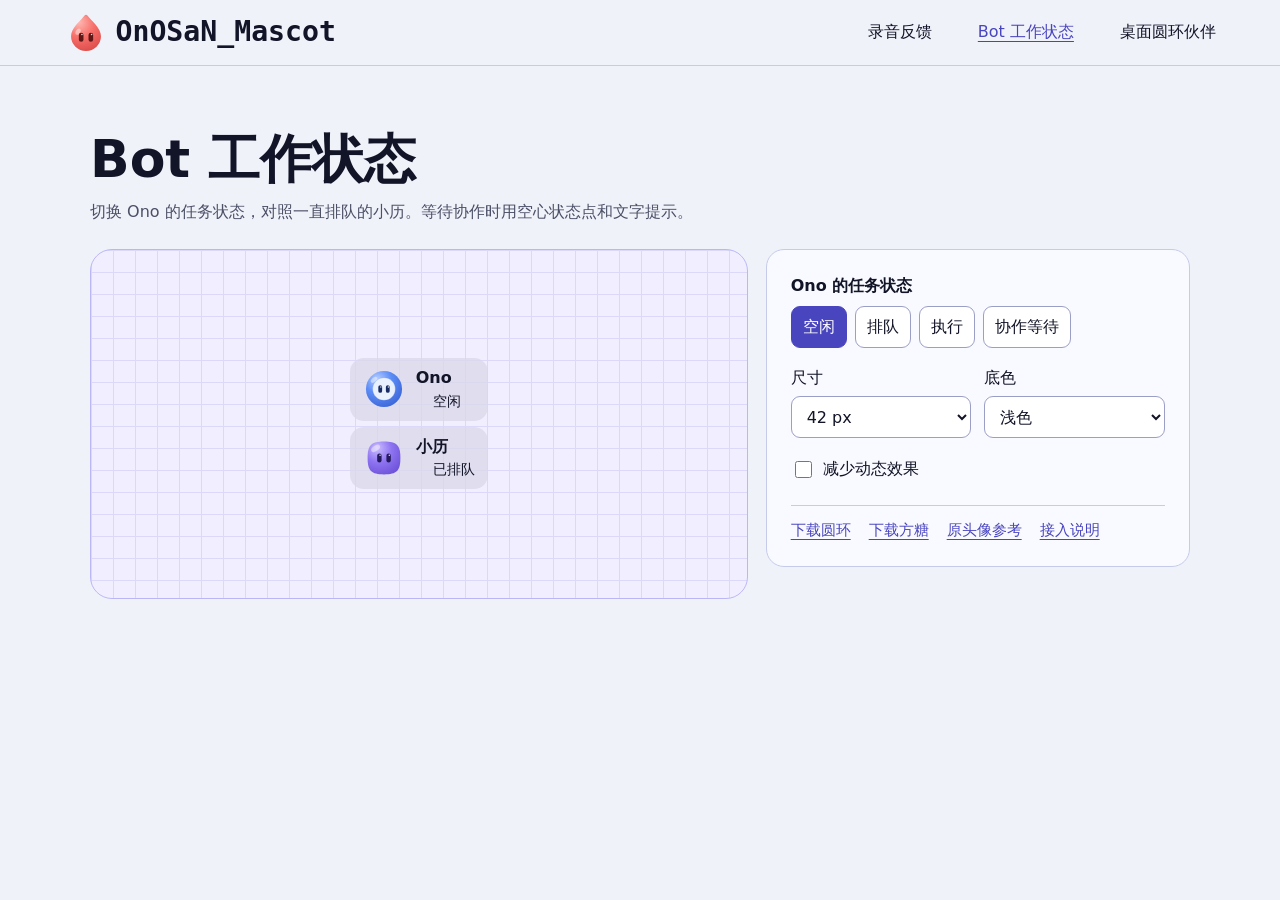
==== skills/onosan-mascot/assets/bot-activity/preview.html @ 1f5b3f3f "Add OnOSaN_Mascot skill and interactive cases" ====
<!doctype html>
<html lang="zh-CN">
  <head>
    <meta charset="utf-8">
    <meta name="viewport" content="width=device-width, initial-scale=1">
    <title>Bot 工作状态 · OnOSaN_Mascot</title>
    <link rel="stylesheet" href="../preview.css">
    <link rel="stylesheet" href="motion.css">
    <script src="../preview.js" defer></script>
  </head>
  <body>
    <header class="topbar">
      <div class="page-width topbar-inner">
        <span class="wordmark"><img src="../voice-status/mascot.svg" alt="">OnOSaN_Mascot</span>
        <nav aria-label="案例">
          <a href="../voice-status/preview.html">录音反馈</a>
          <a href="preview.html" aria-current="page">Bot 工作状态</a>
          <a href="../island-companion/preview.html">桌面圆环伙伴</a>
        </nav>
      </div>
    </header>

    <main class="page-width preview-main" data-preview>
      <div class="preview-heading">
        <h1>Bot 工作状态</h1>
        <p>切换 Ono 的任务状态，对照一直排队的小历。等待协作时用空心状态点和文字提示。</p>
      </div>
      <div class="preview-layout">
        <div class="specimen preview-stage" data-stage style="--mascot-size: 42px">
          <div class="bot-rail" aria-label="Bot 侧栏示例">
            <div class="bot-activity" data-avatar-state data-state="idle">
              <img class="mascot-shape" src="mascot.svg" alt="">
              <div>
                <strong>Ono</strong>
                <p class="state-label"><span class="state-dot" aria-hidden="true"></span><span role="status" data-status>空闲</span></p>
              </div>
            </div>
            <div class="bot-activity" data-state="queued">
              <img class="mascot-shape" src="square.svg" alt="">
              <div>
                <strong>小历</strong>
                <p class="state-label"><span class="state-dot" aria-hidden="true"></span>已排队</p>
              </div>
            </div>
          </div>
        </div>

        <div class="preview-options">
          <fieldset>
            <legend>Ono 的任务状态</legend>
            <div class="state-buttons">
              <button type="button" data-next-state="idle" data-status="空闲" aria-pressed="true">空闲</button>
              <button type="button" data-next-state="queued" data-status="已排队" aria-pressed="false">排队</button>
              <button type="button" data-next-state="working" data-status="正在执行" aria-pressed="false">执行</button>
              <button type="button" data-next-state="waiting" data-status="等待协作结果" aria-pressed="false">协作等待</button>
            </div>
          </fieldset>
          <div class="settings">
            <label>尺寸 <select data-size><option value="24">24 px</option><option value="42" selected>42 px</option><option value="96">96 px</option></select></label>
            <label>底色 <select data-theme-option><option value="light">浅色</option><option value="dark">深色</option></select></label>
            <label class="motion-check"><input type="checkbox" data-reduce-motion> 减少动态效果</label>
          </div>
          <div class="reference-links">
            <a href="mascot.svg" download>下载圆环</a>
            <a href="square.svg" download>下载方糖</a>
            <a href="reference.png">原头像参考</a>
            <a href="README.md">接入说明</a>
          </div>
        </div>
      </div>
    </main>
  </body>
</html>
---- skills/onosan-mascot/assets/preview.css ----
:root {
  color-scheme: light;
  --canvas: #f0f2fa;
  --surface: #f9faff;
  --ink: #121427;
  --muted: #4c5066;
  --accent: #4945bf;
  --line: #c6cbea;
  --page-edge: clamp(18px, 3.8vw, 60px);
  font: 400 16px/1.55 "Microsoft YaHei UI", "PingFang SC", system-ui, sans-serif;
  background: var(--canvas);
  color: var(--ink);
}

*, *::before, *::after { box-sizing: border-box; }
body { margin: 0; }
h1, h2, p { margin: 0; }
a { color: var(--accent); text-underline-offset: .25em; }
button, select, input { font: inherit; }
button, summary, select { cursor: pointer; }
img { display: block; max-inline-size: 100%; block-size: auto; }
[hidden] { display: none !important; }
:focus-visible { outline: 3px solid var(--accent); outline-offset: 4px; }

.page-width { width: min(1440px, calc(100% - 2 * var(--page-edge))); margin-inline: auto; }
.topbar { border-bottom: 1px solid var(--line); }
.topbar-inner {
  display: flex;
  align-items: center;
  justify-content: space-between;
  gap: 8px 24px;
  flex-wrap: wrap;
  min-height: 65px;
  padding: 8px clamp(0px, 1.2vw, 18px);
}
.wordmark {
  display: inline-flex;
  align-items: center;
  gap: 8px;
  color: var(--ink);
  font: 750 clamp(17px, 2.2vw, 30px)/1.1 "Cascadia Mono", Consolas, monospace;
  text-decoration: none;
}
.wordmark img { width: clamp(28px, 3.4vw, 49px); }
.topbar nav { display: flex; flex-wrap: wrap; align-items: center; gap: 4px clamp(14px, 3.6vw, 56px); }
.topbar nav a { color: var(--ink); padding-block: 6px; text-decoration: none; }
.topbar nav a:hover, .topbar nav a[aria-current="page"] { color: var(--accent); text-decoration: underline; }

.specimen {
  --grid: #dbd8fa;
  --stage-paper: #f1efff;
  --stage-ink: var(--ink);
  background-color: var(--stage-paper);
  background-image: linear-gradient(var(--grid) 1px, transparent 1px), linear-gradient(90deg, var(--grid) 1px, transparent 1px);
  background-size: 22px 22px;
  color: var(--stage-ink);
  border: 1px solid #bbb7f7;
  border-radius: 22px;
}
.specimen[data-theme="dark"] {
  --grid: #343753;
  --stage-paper: #26283f;
  --stage-ink: #f6f6fe;
  border-color: #4c527b;
}
.preview-main { max-width: 1100px; padding-block: clamp(30px, 5vw, 68px); }
.preview-heading { margin-bottom: 24px; }
.preview-heading h1 { font-size: clamp(29px, 4.4vw, 52px); line-height: 1.15; margin-bottom: 10px; }
.preview-heading p { max-width: 42em; color: var(--muted); }
.preview-layout { display: grid; grid-template-columns: minmax(0, 1.55fr) minmax(250px, 1fr); gap: 18px; align-items: start; }
.preview-stage {
  --mascot-size: 96px;
  min-height: 350px;
  padding: 28px 18px;
  display: grid;
  place-content: center;
  justify-items: center;
  gap: 12px;
}
.mascot-shape { display: block; width: var(--mascot-size); flex: none; }
.state-label { display: flex; align-items: center; justify-content: center; flex-wrap: wrap; gap: 7px; font-weight: 700; }
.state-dot { width: .72em; height: .72em; flex: none; border-radius: 50%; background: currentColor; }
.voice-status .state-dot { color: #e74f57; }
.voice-status:not([data-state="recording"]) .state-dot { background: transparent; border: 2px solid currentColor; }
.timer { font: 600 .9em/1.1 "Cascadia Mono", Consolas, monospace; margin-inline-start: .22em; }

.preview-options {
  border: 1px solid var(--line);
  border-radius: 18px;
  background: var(--surface);
  padding: clamp(16px, 2.7vw, 24px);
  display: grid;
  gap: 18px;
}
.preview-options fieldset { margin: 0; padding: 0; border: 0; min-inline-size: 0; }
.preview-options legend { font-weight: 750; margin-bottom: 8px; padding: 0; }
.state-buttons { display: flex; flex-wrap: wrap; gap: 8px; }
.preview-options button, .preview-options select {
  border: 1px solid #9b9fc5;
  border-radius: 9px;
  min-height: 42px;
  padding: 6px 11px;
  color: var(--ink);
  background: #fff;
}
.preview-options button:hover { border-color: var(--accent); }
.preview-options button[aria-pressed="true"] { color: #fff; background: var(--accent); border-color: var(--accent); }
.settings { display: grid; grid-template-columns: repeat(2, minmax(0, 1fr)); gap: 13px; }
.settings label { display: grid; gap: 5px; }
.settings .motion-check { grid-column: 1 / -1; display: flex; align-items: center; min-height: 36px; gap: 8px; cursor: pointer; }
.motion-check input { accent-color: var(--accent); width: 17px; height: 17px; }
.reference-links { display: flex; flex-wrap: wrap; gap: 5px 18px; border-top: 1px solid var(--line); padding-top: 13px; font-size: .92rem; }
.preview-stage[data-motion="reduced"] :is(.mascot-shape, .mascot-eyes) { animation: none !important; }

.bot-rail { display: grid; gap: 6px; width: min(100%, 305px); }
.bot-rail .bot-activity {
  display: flex;
  align-items: center;
  gap: 11px;
  padding: 8px 13px;
  border-radius: 14px;
  background: color-mix(in srgb, var(--stage-paper) 70%, var(--stage-ink) 8%);
}
.bot-rail .state-label { justify-content: flex-start; font-size: .88rem; font-weight: 500; }
.bot-activity[data-state="idle"] .state-dot,
.bot-activity[data-state="queued"] .state-dot { visibility: hidden; }
.bot-activity[data-state="waiting"] .state-dot { background: transparent; border: 2px solid currentColor; }
.bot-rail p { min-width: 0; }

.assistant-entry { display: grid; justify-items: center; }
.assistant-entry summary {
  position: relative;
  display: grid;
  place-items: center;
  padding: 4px;
  min-width: 44px;
  min-height: 44px;
  border-radius: 50%;
  list-style: none;
}
.assistant-entry summary::-webkit-details-marker { display: none; }
.assistant-entry summary:focus-visible { outline-color: #7068f0; }
.unread {
  position: absolute;
  top: 0;
  right: 0;
  min-width: 1.35rem;
  padding: 0 .16rem;
  border-radius: 999px;
  background: #4140b1;
  color: #fff;
  text-align: center;
  font-size: .8rem;
  font-weight: 750;
}
.assistant-message {
  margin-top: 10px;
  border: 1px solid #666c98;
  border-radius: 12px;
  padding: 9px 15px;
  background: var(--stage-paper);
}
.visually-hidden { position: absolute; width: 1px; height: 1px; overflow: hidden; clip-path: inset(50%); }

@media (max-width: 735px) {
  .preview-layout { grid-template-columns: minmax(0, 1fr); }
  .preview-stage { min-height: 260px; }
}
---- skills/onosan-mascot/assets/bot-activity/motion.css ----
.bot-activity[data-state="working"] .mascot-shape {
  animation: bot-working 1.25s ease-in-out infinite;
}

.bot-activity[data-state="waiting"] .mascot-shape {
  animation: bot-waiting 3.2s ease-in-out infinite;
}

@media (hover: hover) and (prefers-reduced-motion: no-preference) {
  .bot-activity:is([data-state="idle"], [data-state="queued"]):hover .mascot-shape {
    animation: bot-greet .6s ease-in-out;
  }
}

@keyframes bot-working {
  0%, 100% { transform: rotate(-10deg); }
  50% { transform: translateY(-6%) rotate(10deg) scale(1.04); }
}

@keyframes bot-waiting {
  0%, 100% { transform: rotate(-3deg); }
  50% { transform: rotate(3deg); }
}

@keyframes bot-greet {
  0%, 100% { transform: none; }
  40% { transform: translateY(-2%) rotate(7deg); }
}

@media (prefers-reduced-motion: reduce) {
  .bot-activity[data-state] .mascot-shape { animation: none; }
}
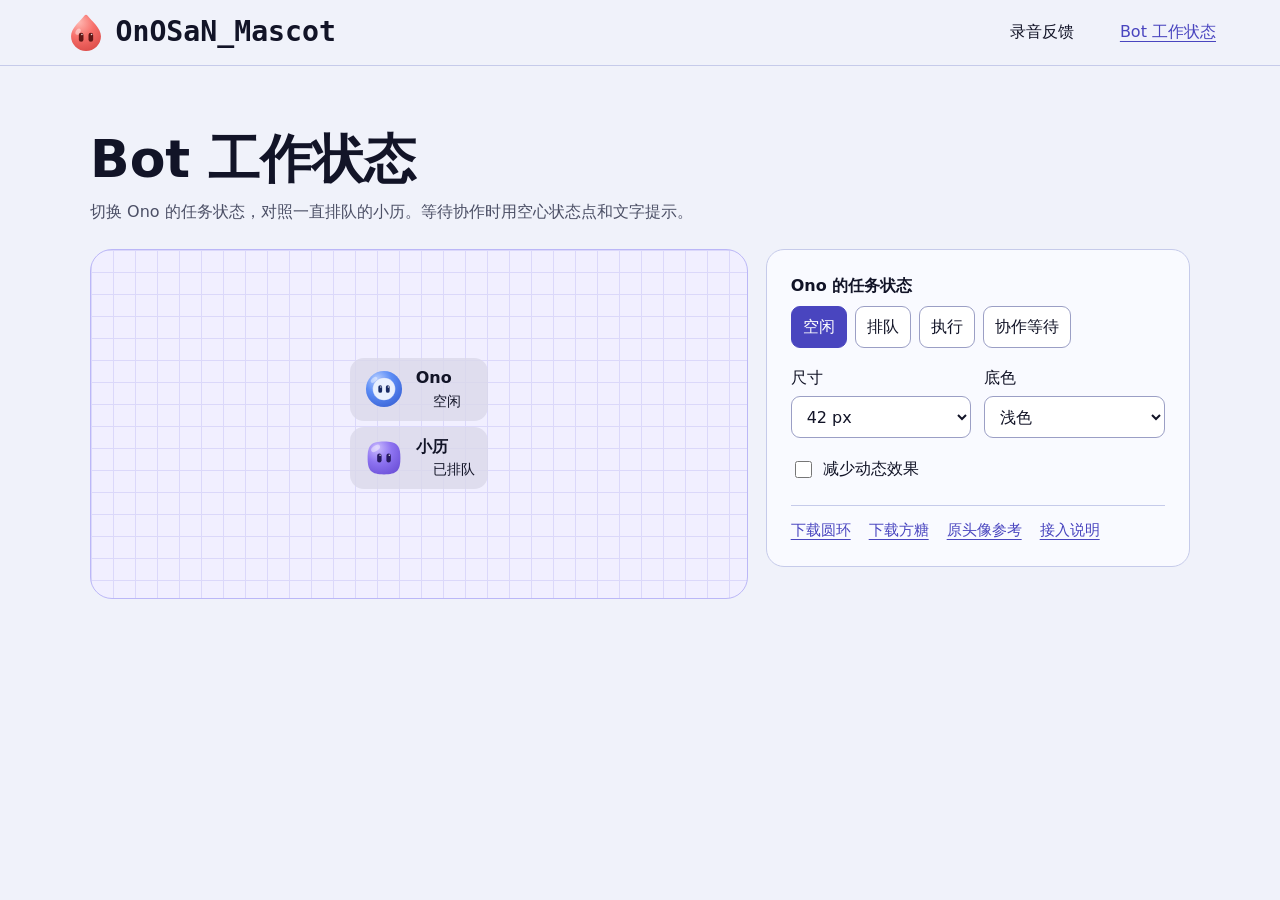
==== commit 3d6acbdf: "Remove the desktop companion case" ====
--- a/skills/onosan-mascot/assets/bot-activity/preview.html
+++ b/skills/onosan-mascot/assets/bot-activity/preview.html
@@ -15,7 +15,6 @@
         <nav aria-label="案例">
           <a href="../voice-status/preview.html">录音反馈</a>
           <a href="preview.html" aria-current="page">Bot 工作状态</a>
-          <a href="../island-companion/preview.html">桌面圆环伙伴</a>
         </nav>
       </div>
     </header>
--- a/skills/onosan-mascot/assets/preview.css
+++ b/skills/onosan-mascot/assets/preview.css
@@ -110,7 +110,7 @@
 .settings .motion-check { grid-column: 1 / -1; display: flex; align-items: center; min-height: 36px; gap: 8px; cursor: pointer; }
 .motion-check input { accent-color: var(--accent); width: 17px; height: 17px; }
 .reference-links { display: flex; flex-wrap: wrap; gap: 5px 18px; border-top: 1px solid var(--line); padding-top: 13px; font-size: .92rem; }
-.preview-stage[data-motion="reduced"] :is(.mascot-shape, .mascot-eyes) { animation: none !important; }
+.preview-stage[data-motion="reduced"] .mascot-shape { animation: none !important; }
 
 .bot-rail { display: grid; gap: 6px; width: min(100%, 305px); }
 .bot-rail .bot-activity {
@@ -127,41 +127,6 @@
 .bot-activity[data-state="waiting"] .state-dot { background: transparent; border: 2px solid currentColor; }
 .bot-rail p { min-width: 0; }
 
-.assistant-entry { display: grid; justify-items: center; }
-.assistant-entry summary {
-  position: relative;
-  display: grid;
-  place-items: center;
-  padding: 4px;
-  min-width: 44px;
-  min-height: 44px;
-  border-radius: 50%;
-  list-style: none;
-}
-.assistant-entry summary::-webkit-details-marker { display: none; }
-.assistant-entry summary:focus-visible { outline-color: #7068f0; }
-.unread {
-  position: absolute;
-  top: 0;
-  right: 0;
-  min-width: 1.35rem;
-  padding: 0 .16rem;
-  border-radius: 999px;
-  background: #4140b1;
-  color: #fff;
-  text-align: center;
-  font-size: .8rem;
-  font-weight: 750;
-}
-.assistant-message {
-  margin-top: 10px;
-  border: 1px solid #666c98;
-  border-radius: 12px;
-  padding: 9px 15px;
-  background: var(--stage-paper);
-}
-.visually-hidden { position: absolute; width: 1px; height: 1px; overflow: hidden; clip-path: inset(50%); }
-
 @media (max-width: 735px) {
   .preview-layout { grid-template-columns: minmax(0, 1fr); }
   .preview-stage { min-height: 260px; }
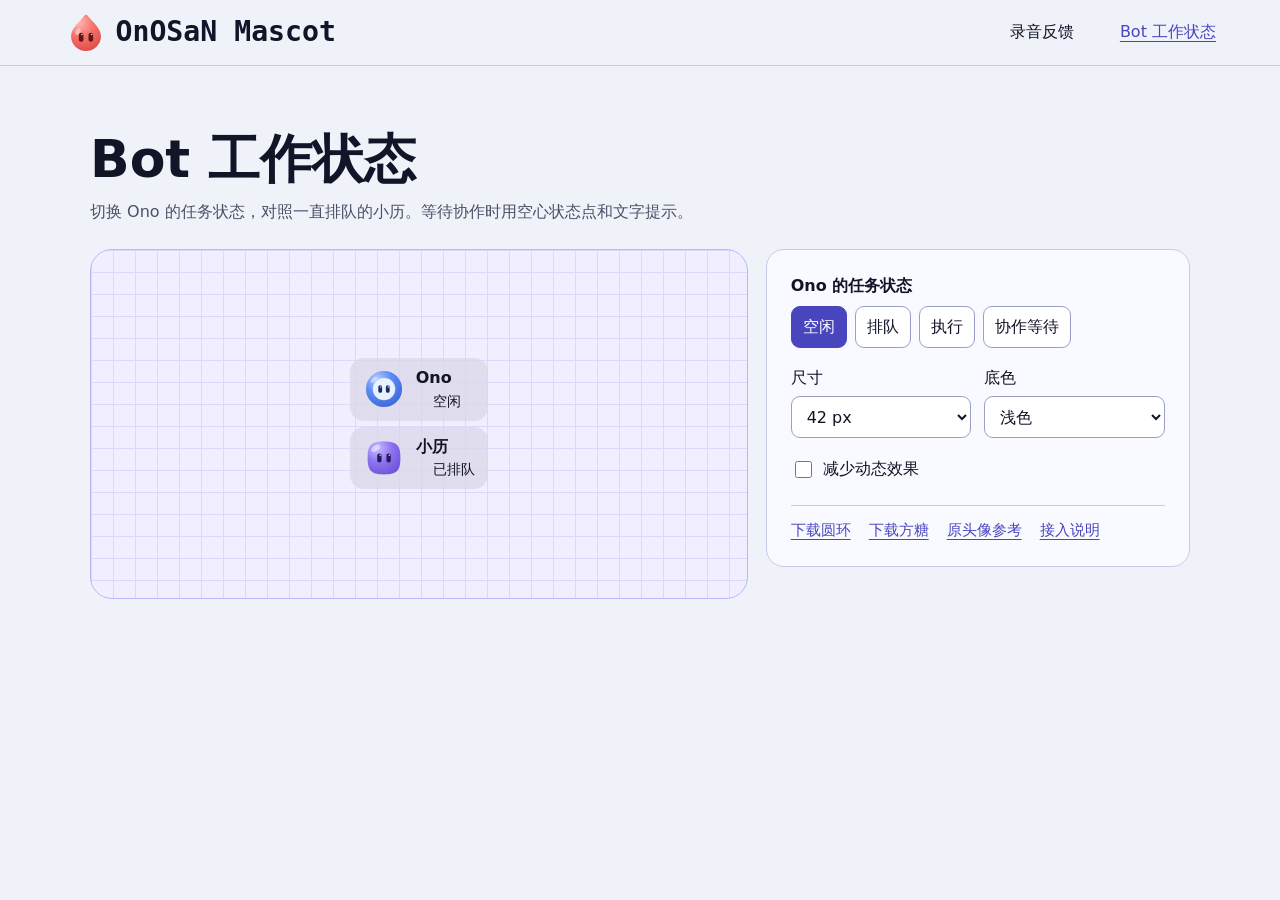
==== commit 418b2c5b: "Use OnOSaN Mascot as the display name" ====
--- a/skills/onosan-mascot/assets/bot-activity/preview.html
+++ b/skills/onosan-mascot/assets/bot-activity/preview.html
@@ -3,7 +3,7 @@
   <head>
     <meta charset="utf-8">
     <meta name="viewport" content="width=device-width, initial-scale=1">
-    <title>Bot 工作状态 · OnOSaN_Mascot</title>
+    <title>Bot 工作状态 · OnOSaN Mascot</title>
     <link rel="stylesheet" href="../preview.css">
     <link rel="stylesheet" href="motion.css">
     <script src="../preview.js" defer></script>
@@ -11,7 +11,7 @@
   <body>
     <header class="topbar">
       <div class="page-width topbar-inner">
-        <span class="wordmark"><img src="../voice-status/mascot.svg" alt="">OnOSaN_Mascot</span>
+        <span class="wordmark"><img src="../voice-status/mascot.svg" alt="">OnOSaN Mascot</span>
         <nav aria-label="案例">
           <a href="../voice-status/preview.html">录音反馈</a>
           <a href="preview.html" aria-current="page">Bot 工作状态</a>
